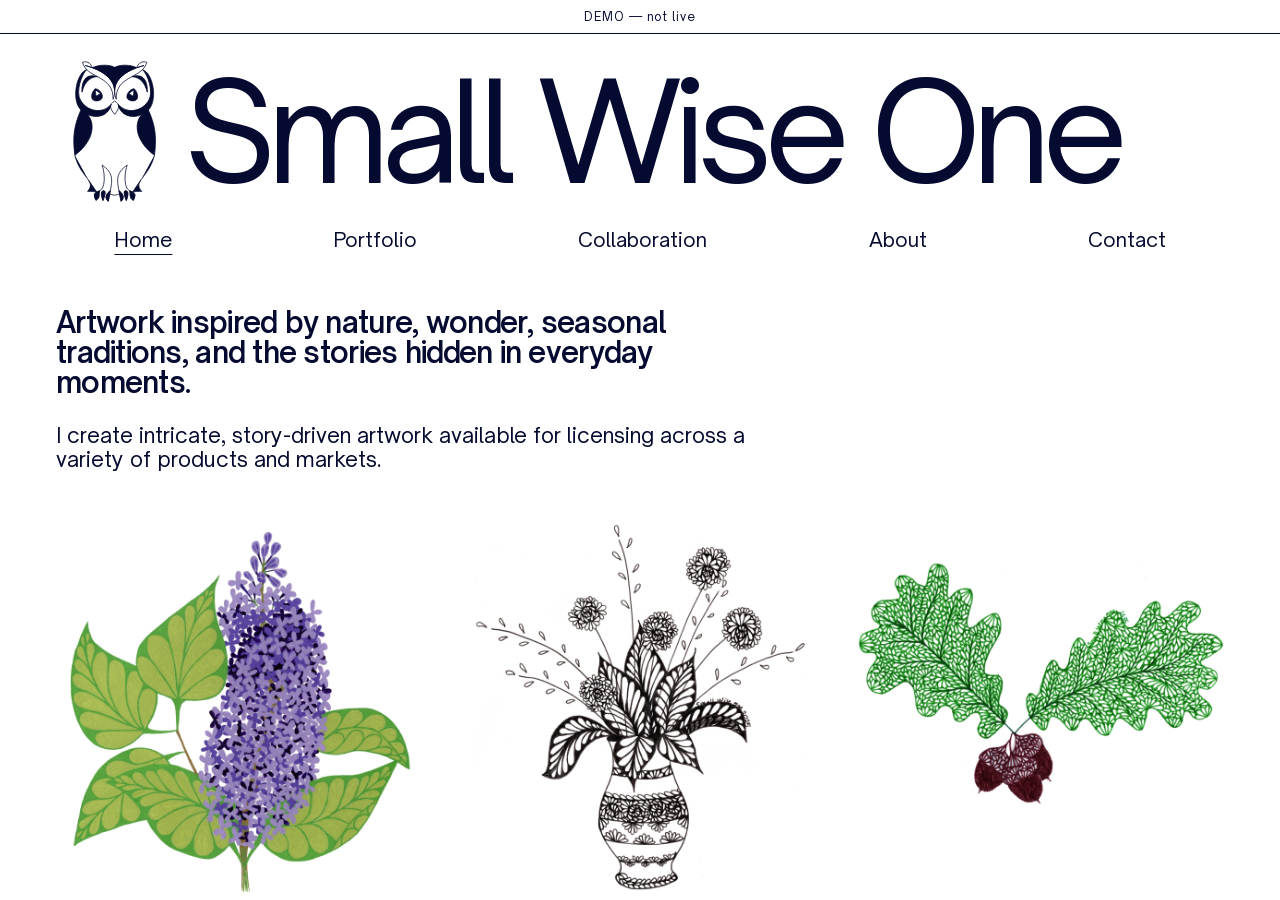
==== index.html @ 9d4bbd22 "First slice: scaffold + Home, About, Contact Static staging site for SmallWiseOneDesign/swo-demo cov" ====
<!doctype html>
<html lang="en">
<head>
<meta charset="utf-8">
<meta name="viewport" content="width=device-width, initial-scale=1">
<meta name="description" content="Story-driven artwork inspired by nature, seasonal traditions, and everyday wonder, available for licensing.">
<meta name="robots" content="noindex, nofollow">
<title>Artwork inspired by everyday wonder | Small Wise One Demo</title>
<link rel="icon" href="./assets/logo/owl.svg" type="image/svg+xml">
<link rel="stylesheet" href="./assets/site.css">
</head>
<body class="home">
<a class="skip-link" href="#main">Skip to content</a>
<div class="demo-banner">DEMO — not live</div>
<header class="site-header wrap">
<a class="brand" href="./" aria-label="Small Wise One home"><img src="./assets/logo/owl.svg" width="60" height="78" alt=""><span>Small Wise One</span></a>
<nav aria-label="Main navigation"><a href="./" aria-current="page">Home</a><a href="./portfolio/">Portfolio</a><a href="./collaboration/">Collaboration</a><a href="./about/">About</a><a href="./contact/">Contact</a></nav>
</header>
<main id="main" class="wrap">
<section class="home-intro" aria-labelledby="home-heading">
<h1 id="home-heading">Artwork inspired by nature, wonder, seasonal traditions, and the stories hidden in everyday moments.</h1>
<p>I create intricate, story-driven artwork available for licensing across a variety of products and markets.</p>
</section>
<section class="featured-grid" aria-label="Featured artwork">
<img src="./assets/images/featured-lilacs.jpg" alt="Intricate purple lilac blossoms with patterned green leaves" width="1600" height="1600">
<img src="./assets/images/featured-vase.jpg" alt="Decorative vase illustration filled with intricate hand-drawn patterns" width="1600" height="1600">
<img src="./assets/images/featured-oak.jpg" alt="Detailed botanical oak illustration" width="1600" height="1600">
</section></main>
</body>
</html>
---- assets/site.css ----
@font-face{font-family:'Open Sauce';src:url('./fonts/OpenSauceOne-Regular.ttf') format('truetype');font-style:normal;font-weight:400;font-display:swap}
@font-face{font-family:'Open Sauce';src:url('./fonts/OpenSauceOne-Medium.ttf') format('truetype');font-style:normal;font-weight:500;font-display:swap}
@font-face{font-family:'Open Sauce';src:url('./fonts/OpenSauceOne-SemiBold.ttf') format('truetype');font-style:normal;font-weight:600 900;font-display:swap}
@font-face{font-family:'Open Sauce';src:url('./fonts/OpenSauceOne-Italic.ttf') format('truetype');font-style:italic;font-weight:400;font-display:swap}
:root{font-family:'Open Sauce',Arial,sans-serif;color:#050a30;background:#ffffff;font-synthesis:none}
*{box-sizing:border-box}html,body,header,main,section,footer,.wrap,.demo-banner{background:#ffffff}body{margin:0;font-size:18px;line-height:1.45;min-height:100vh}a{color:inherit}img{max-width:100%;height:auto;display:block}h1,p{margin:0}h1{font-weight:500;letter-spacing:-.055em;line-height:1.04}p+p{margin-top:1.4em}.wrap{width:calc(100% - 112px);max-width:1200px;margin-inline:auto}.demo-banner{text-align:center;font-size:12px;letter-spacing:.08em;padding:8px 20px;border-bottom:1px solid #050a30}.skip-link{position:fixed;top:-100px;left:10px;padding:12px;background:#ffffff;z-index:5}.skip-link:focus{top:8px}a:focus-visible{outline:2px solid #050a30;outline-offset:6px}.site-header{padding-top:24px}.brand{display:flex;align-items:center;gap:4px;text-decoration:none;width:fit-content;letter-spacing:-.065em;font-size:36px;line-height:1}.brand img{width:34px;height:46px;object-fit:contain}.site-header nav{display:flex;justify-content:space-between;gap:24px;padding:15px 5% 26px;font-size:20px;line-height:1.3}.site-header nav a{text-decoration:none;position:relative;padding-block:4px}.site-header nav a:hover,.site-header nav a[aria-current]{text-decoration:underline;text-underline-offset:7px;text-decoration-thickness:1px}.home .site-header{padding-top:22px}.home .brand{width:100%;font-size:clamp(48px,10.6vw,148px);white-space:nowrap;gap:12px}.home .brand img{width:10%;height:auto;max-height:185px}.home .site-header nav{padding-top:15px}.home-intro{margin:24px 0 52px;max-width:720px}.home-intro h1{font-size:29px;font-weight:600;letter-spacing:-.025em;line-height:1.05;max-width:680px}.home-intro p{font-size:21px;line-height:1.15;margin-top:25px}.featured-grid{display:grid;grid-template-columns:repeat(3,1fr);gap:30px;margin-bottom:100px}.featured-grid img{width:100%;aspect-ratio:1;object-fit:contain}.about-heading{display:grid;grid-template-columns:1.3fr 1fr;gap:50px;align-items:start}.eyebrow{font-size:27px;font-style:italic;margin-bottom:14px}.about-heading h1{font-size:clamp(44px,6.7vw,88px);white-space:nowrap}.artist-role{font-size:27px;margin-top:24px}.portrait{width:100%;object-fit:cover}.about-story{display:grid;grid-template-columns:.85fr 1fr 1fr;gap:80px;align-items:start;margin-top:64px;margin-bottom:120px}.about-art{width:100%;max-width:240px;border-radius:50%;margin-top:-140px}.bio{font-size:16px;line-height:1.4}.contact-title{font-size:clamp(40px,6.7vw,84px);max-width:1100px;margin:0 0 50px}.contact-intro{display:grid;grid-template-columns:1.7fr 1fr;gap:80px;align-items:center}.contact-art{display:grid;grid-template-columns:repeat(3,1fr);gap:6px}.contact-art img{width:100%;aspect-ratio:1;object-fit:contain}.contact-intro p{font-size:16px;max-width:330px}.contact-links{list-style:none;display:grid;grid-template-columns:repeat(3,1fr);gap:25px;padding:0;margin:45px 0 100px}.contact-links a{display:flex;align-items:center;gap:12px;text-decoration:none;font-size:16px;overflow-wrap:anywhere}.contact-links a:hover{text-decoration:underline;text-underline-offset:4px}.contact-links img{width:24px;height:24px;object-fit:contain;flex-shrink:0}.placeholder{margin:50px 0 120px}.placeholder h1{font-size:64px}.placeholder p{margin:25px 0}
@media(min-width:1500px){.home .brand{font-size:148px}}
@media(max-width:1050px){.wrap{width:calc(100% - 64px)}.about-story{gap:40px}.about-art{margin-top:-80px}.contact-links{gap:16px}.contact-links a{font-size:14px}.contact-intro{gap:40px}.about-heading{gap:30px}.contact-title{font-size:6.7vw}}
@media(max-width:700px){body{font-size:16px}.wrap{width:calc(100% - 40px)}.site-header{padding-top:20px}.brand{font-size:30px}.brand img{width:28px;height:38px}.site-header nav{flex-wrap:wrap;justify-content:center;gap:10px 21px;font-size:14px;padding:22px 0 24px}.home .brand{font-size:clamp(28px,9.5vw,65px);gap:7px}.home .brand img{width:10%;min-width:30px}.home .site-header nav{padding-top:22px}.home-intro{margin:22px 0 32px}.home-intro h1{font-size:25px;line-height:1.15}.home-intro p{font-size:17px;line-height:1.4;margin-top:22px}.featured-grid{grid-template-columns:1fr;gap:25px;margin-bottom:50px}.featured-grid img{max-width:430px;margin:auto}.about-heading{grid-template-columns:1fr;gap:30px}.about-heading h1{font-size:clamp(40px,10.5vw,70px);white-space:normal}.eyebrow{font-size:23px}.artist-role{font-size:22px;margin-top:18px}.portrait{max-width:500px}.about-story{grid-template-columns:1fr;gap:28px;margin-top:36px;margin-bottom:60px}.about-art{margin:0 auto;width:170px}.bio{font-size:16px}.contact-title{font-size:clamp(36px,9vw,60px);margin-top:12px;margin-bottom:32px}.desktop-break{display:none}.contact-intro{grid-template-columns:1fr;gap:30px}.contact-intro p{max-width:100%;font-size:16px}.contact-links{grid-template-columns:1fr;gap:25px;margin:34px 0 65px}.contact-links a{font-size:16px}.placeholder{margin-top:30px}.placeholder h1{font-size:40px}}
@media(prefers-reduced-motion:no-preference){a{transition:text-decoration-color .15s ease}}
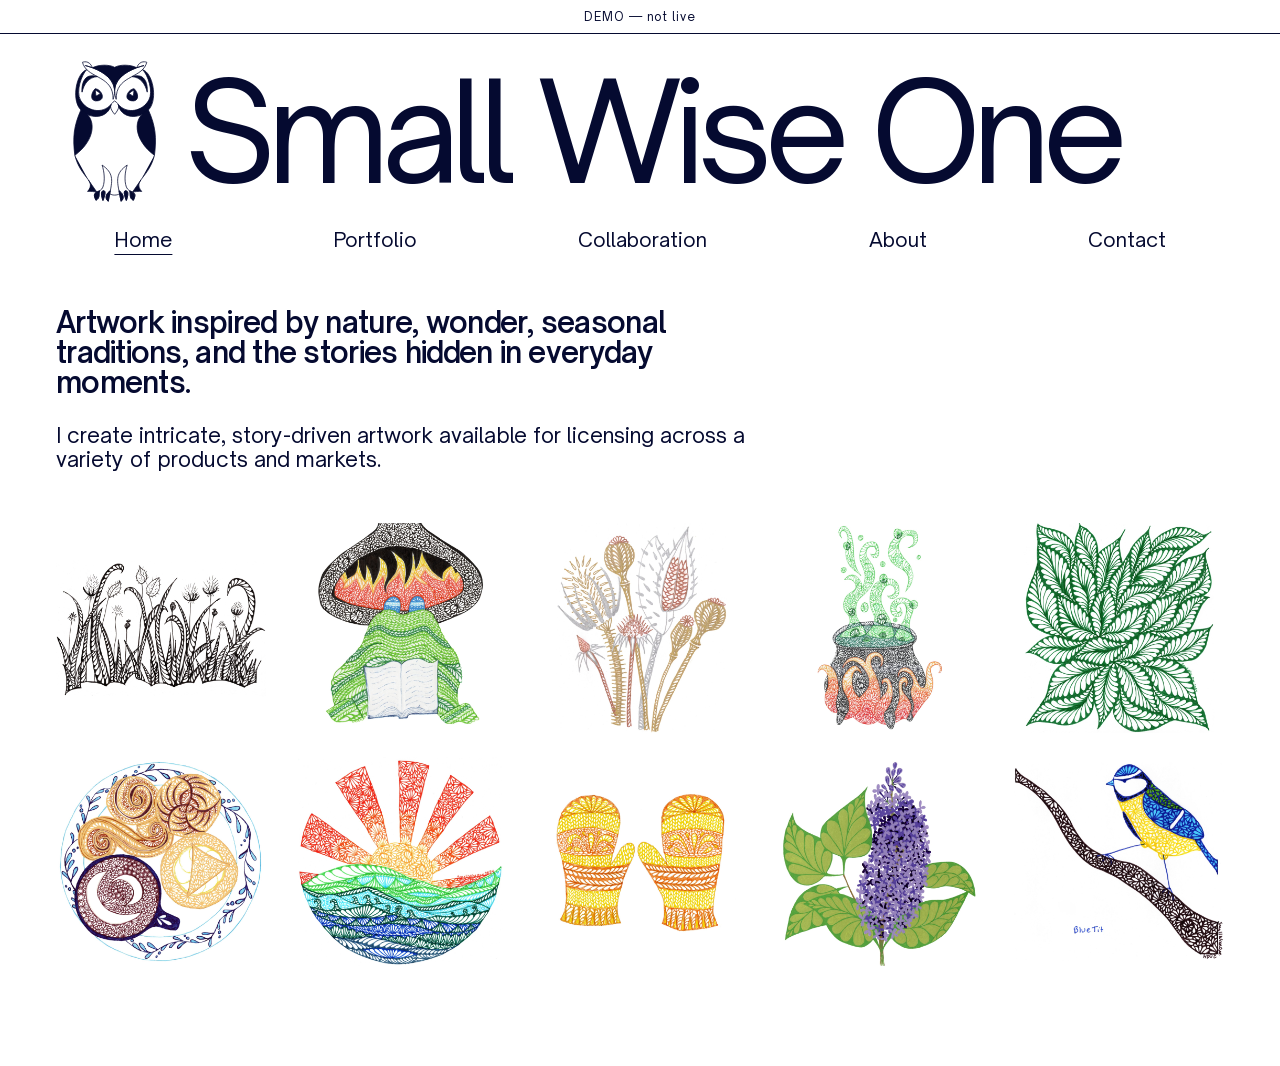
==== commit 8e131fe7: "Home: show the ten mockup artworks in a 5x2 grid (2 columns on mobile)" ====
--- a/index.html
+++ b/index.html
@@ -8,6 +8,13 @@
 <title>Artwork inspired by everyday wonder | Small Wise One Demo</title>
 <link rel="icon" href="./assets/logo/owl.svg" type="image/svg+xml">
 <link rel="stylesheet" href="./assets/site.css">
+<script type="text/javascript">
+    (function(c,l,a,r,i,t,y){
+        c[a]=c[a]||function(){(c[a].q=c[a].q||[]).push(arguments)};
+        t=l.createElement(r);t.async=1;t.src="https://www.clarity.ms/tag/"+i;
+        y=l.getElementsByTagName(r)[0];y.parentNode.insertBefore(t,y);
+    })(window, document, "clarity", "script", "p1ucc2kgen");
+</script>
 </head>
 <body class="home">
 <a class="skip-link" href="#main">Skip to content</a>
@@ -22,9 +29,17 @@
 <p>I create intricate, story-driven artwork available for licensing across a variety of products and markets.</p>
 </section>
 <section class="featured-grid" aria-label="Featured artwork">
-<img src="./assets/images/featured-lilacs.jpg" alt="Intricate purple lilac blossoms with patterned green leaves" width="1600" height="1600">
-<img src="./assets/images/featured-vase.jpg" alt="Decorative vase illustration filled with intricate hand-drawn patterns" width="1600" height="1600">
-<img src="./assets/images/featured-oak.jpg" alt="Detailed botanical oak illustration" width="1600" height="1600">
+<img src="./assets/images/portfolio/nature-botanical/02-wild-garden.jpg" alt="Wild garden" width="1600" height="1600">
+<img src="./assets/images/portfolio/winter/02-hygge.jpg" alt="Hygge" width="1600" height="1600">
+<img src="./assets/images/portfolio/winter/04-winter-stems.jpg" alt="Winter stems" width="1600" height="1600">
+<img src="./assets/images/portfolio/autumn/02-witches-brew.jpg" alt="Witches brew" width="1600" height="1600">
+<img src="./assets/images/portfolio/nature-botanical/03-abstract-leaves.jpg" alt="Abstract leaves" width="1600" height="1600">
+<img src="./assets/images/portfolio/everyday-wonder/01-fika-pastry-and-hot-chocolate.jpg" alt="Fika pastry and hot chocolate" width="1600" height="1600">
+<img src="./assets/images/portfolio/coastal-ocean/01-sun-and-ocean.jpg" alt="Sun and ocean" width="1600" height="1600">
+<img src="./assets/images/portfolio/winter/01-mittens.jpg" alt="Mittens" width="1600" height="1600">
+<img src="./assets/images/portfolio/nature-botanical/01-lilacs.jpg" alt="Lilacs" width="1600" height="1600">
+<img src="./assets/images/portfolio/animals/01-blue-tit.jpg" alt="Blue tit" width="1600" height="1600">
 </section></main>
+<script src="./assets/prefetch-portfolio.js" defer></script>
 </body>
 </html>
--- a/assets/site.css
+++ b/assets/site.css
@@ -3,8 +3,17 @@
 @font-face{font-family:'Open Sauce';src:url('./fonts/OpenSauceOne-SemiBold.ttf') format('truetype');font-style:normal;font-weight:600 900;font-display:swap}
 @font-face{font-family:'Open Sauce';src:url('./fonts/OpenSauceOne-Italic.ttf') format('truetype');font-style:italic;font-weight:400;font-display:swap}
 :root{font-family:'Open Sauce',Arial,sans-serif;color:#050a30;background:#ffffff;font-synthesis:none}
-*{box-sizing:border-box}html,body,header,main,section,footer,.wrap,.demo-banner{background:#ffffff}body{margin:0;font-size:18px;line-height:1.45;min-height:100vh}a{color:inherit}img{max-width:100%;height:auto;display:block}h1,p{margin:0}h1{font-weight:500;letter-spacing:-.055em;line-height:1.04}p+p{margin-top:1.4em}.wrap{width:calc(100% - 112px);max-width:1200px;margin-inline:auto}.demo-banner{text-align:center;font-size:12px;letter-spacing:.08em;padding:8px 20px;border-bottom:1px solid #050a30}.skip-link{position:fixed;top:-100px;left:10px;padding:12px;background:#ffffff;z-index:5}.skip-link:focus{top:8px}a:focus-visible{outline:2px solid #050a30;outline-offset:6px}.site-header{padding-top:24px}.brand{display:flex;align-items:center;gap:4px;text-decoration:none;width:fit-content;letter-spacing:-.065em;font-size:36px;line-height:1}.brand img{width:34px;height:46px;object-fit:contain}.site-header nav{display:flex;justify-content:space-between;gap:24px;padding:15px 5% 26px;font-size:20px;line-height:1.3}.site-header nav a{text-decoration:none;position:relative;padding-block:4px}.site-header nav a:hover,.site-header nav a[aria-current]{text-decoration:underline;text-underline-offset:7px;text-decoration-thickness:1px}.home .site-header{padding-top:22px}.home .brand{width:100%;font-size:clamp(48px,10.6vw,148px);white-space:nowrap;gap:12px}.home .brand img{width:10%;height:auto;max-height:185px}.home .site-header nav{padding-top:15px}.home-intro{margin:24px 0 52px;max-width:720px}.home-intro h1{font-size:29px;font-weight:600;letter-spacing:-.025em;line-height:1.05;max-width:680px}.home-intro p{font-size:21px;line-height:1.15;margin-top:25px}.featured-grid{display:grid;grid-template-columns:repeat(3,1fr);gap:30px;margin-bottom:100px}.featured-grid img{width:100%;aspect-ratio:1;object-fit:contain}.about-heading{display:grid;grid-template-columns:1.3fr 1fr;gap:50px;align-items:start}.eyebrow{font-size:27px;font-style:italic;margin-bottom:14px}.about-heading h1{font-size:clamp(44px,6.7vw,88px);white-space:nowrap}.artist-role{font-size:27px;margin-top:24px}.portrait{width:100%;object-fit:cover}.about-story{display:grid;grid-template-columns:.85fr 1fr 1fr;gap:80px;align-items:start;margin-top:64px;margin-bottom:120px}.about-art{width:100%;max-width:240px;border-radius:50%;margin-top:-140px}.bio{font-size:16px;line-height:1.4}.contact-title{font-size:clamp(40px,6.7vw,84px);max-width:1100px;margin:0 0 50px}.contact-intro{display:grid;grid-template-columns:1.7fr 1fr;gap:80px;align-items:center}.contact-art{display:grid;grid-template-columns:repeat(3,1fr);gap:6px}.contact-art img{width:100%;aspect-ratio:1;object-fit:contain}.contact-intro p{font-size:16px;max-width:330px}.contact-links{list-style:none;display:grid;grid-template-columns:repeat(3,1fr);gap:25px;padding:0;margin:45px 0 100px}.contact-links a{display:flex;align-items:center;gap:12px;text-decoration:none;font-size:16px;overflow-wrap:anywhere}.contact-links a:hover{text-decoration:underline;text-underline-offset:4px}.contact-links img{width:24px;height:24px;object-fit:contain;flex-shrink:0}.placeholder{margin:50px 0 120px}.placeholder h1{font-size:64px}.placeholder p{margin:25px 0}
+*{box-sizing:border-box}html,body,header,main,section,footer,.wrap,.demo-banner{background:#ffffff}body{margin:0;font-size:18px;line-height:1.45;min-height:100vh}a{color:inherit}img{max-width:100%;height:auto;display:block}h1,p{margin:0}h1{font-weight:500;letter-spacing:-.055em;line-height:1.04}p+p{margin-top:1.4em}.wrap{width:calc(100% - 112px);max-width:1200px;margin-inline:auto}.demo-banner{text-align:center;font-size:12px;letter-spacing:.08em;padding:8px 20px;border-bottom:1px solid #050a30}.skip-link{position:fixed;top:-100px;left:10px;padding:12px;background:#ffffff;z-index:5}.skip-link:focus{top:8px}a:focus-visible{outline:2px solid #050a30;outline-offset:6px}.site-header{padding-top:24px}.brand{display:flex;align-items:center;gap:4px;text-decoration:none;width:fit-content;letter-spacing:-.065em;font-size:36px;line-height:1}.brand img{width:34px;height:46px;object-fit:contain}.site-header nav{display:flex;justify-content:space-between;gap:24px;padding:15px 5% 26px;font-size:20px;line-height:1.3}.site-header nav a{text-decoration:none;position:relative;padding-block:4px}.site-header nav a:hover,.site-header nav a[aria-current]{text-decoration:underline;text-underline-offset:7px;text-decoration-thickness:1px}.home .site-header{padding-top:22px}.home .brand{width:100%;font-size:clamp(48px,10.6vw,148px);white-space:nowrap;gap:12px}.home .brand img{width:10%;height:auto;max-height:185px}.home .site-header nav{padding-top:15px}.home-intro{margin:24px 0 52px;max-width:720px}.home-intro h1{font-size:29px;font-weight:600;letter-spacing:-.025em;line-height:1.05;max-width:680px}.home-intro p{font-size:21px;line-height:1.15;margin-top:25px}.featured-grid{display:grid;grid-template-columns:repeat(5,1fr);gap:24px 30px;margin-bottom:100px}.featured-grid img{width:100%;aspect-ratio:1;object-fit:contain}.about-heading{display:grid;grid-template-columns:1.3fr 1fr;gap:50px;align-items:start}.eyebrow{font-size:27px;font-style:italic;margin-bottom:14px}.about-heading h1{font-size:clamp(44px,6.7vw,88px);white-space:nowrap}.artist-role{font-size:27px;margin-top:24px}.portrait{width:100%;object-fit:cover}.about-story{display:grid;grid-template-columns:.85fr 1fr 1fr;gap:80px;align-items:start;margin-top:64px;margin-bottom:120px}.about-art{width:100%;max-width:240px;border-radius:50%;margin-top:-140px}.bio{font-size:16px;line-height:1.4}.contact-title{font-size:clamp(40px,6.7vw,84px);max-width:1100px;margin:0 0 50px}.contact-intro{display:grid;grid-template-columns:1.7fr 1fr;gap:80px;align-items:center}.contact-art{display:grid;grid-template-columns:repeat(3,1fr);gap:6px}.contact-art img{width:100%;aspect-ratio:1;object-fit:contain}.contact-intro p{font-size:16px;max-width:330px}.contact-links{list-style:none;display:grid;grid-template-columns:repeat(3,1fr);gap:25px;padding:0;margin:45px 0 100px}.contact-links a{display:flex;align-items:center;gap:12px;text-decoration:none;font-size:16px;overflow-wrap:anywhere}.contact-links a:hover{text-decoration:underline;text-underline-offset:4px}.contact-links img{width:24px;height:24px;object-fit:contain;flex-shrink:0}.placeholder{margin:50px 0 120px}.placeholder h1{font-size:64px}.placeholder p{margin:25px 0}
 @media(min-width:1500px){.home .brand{font-size:148px}}
 @media(max-width:1050px){.wrap{width:calc(100% - 64px)}.about-story{gap:40px}.about-art{margin-top:-80px}.contact-links{gap:16px}.contact-links a{font-size:14px}.contact-intro{gap:40px}.about-heading{gap:30px}.contact-title{font-size:6.7vw}}
-@media(max-width:700px){body{font-size:16px}.wrap{width:calc(100% - 40px)}.site-header{padding-top:20px}.brand{font-size:30px}.brand img{width:28px;height:38px}.site-header nav{flex-wrap:wrap;justify-content:center;gap:10px 21px;font-size:14px;padding:22px 0 24px}.home .brand{font-size:clamp(28px,9.5vw,65px);gap:7px}.home .brand img{width:10%;min-width:30px}.home .site-header nav{padding-top:22px}.home-intro{margin:22px 0 32px}.home-intro h1{font-size:25px;line-height:1.15}.home-intro p{font-size:17px;line-height:1.4;margin-top:22px}.featured-grid{grid-template-columns:1fr;gap:25px;margin-bottom:50px}.featured-grid img{max-width:430px;margin:auto}.about-heading{grid-template-columns:1fr;gap:30px}.about-heading h1{font-size:clamp(40px,10.5vw,70px);white-space:normal}.eyebrow{font-size:23px}.artist-role{font-size:22px;margin-top:18px}.portrait{max-width:500px}.about-story{grid-template-columns:1fr;gap:28px;margin-top:36px;margin-bottom:60px}.about-art{margin:0 auto;width:170px}.bio{font-size:16px}.contact-title{font-size:clamp(36px,9vw,60px);margin-top:12px;margin-bottom:32px}.desktop-break{display:none}.contact-intro{grid-template-columns:1fr;gap:30px}.contact-intro p{max-width:100%;font-size:16px}.contact-links{grid-template-columns:1fr;gap:25px;margin:34px 0 65px}.contact-links a{font-size:16px}.placeholder{margin-top:30px}.placeholder h1{font-size:40px}}
+@media(max-width:700px){body{font-size:16px}.wrap{width:calc(100% - 40px)}.site-header{padding-top:20px}.brand{font-size:30px}.brand img{width:28px;height:38px}.site-header nav{flex-wrap:wrap;justify-content:center;gap:10px 21px;font-size:14px;padding:22px 0 24px}.home .brand{font-size:clamp(28px,9.5vw,65px);gap:7px}.home .brand img{width:10%;min-width:30px}.home .site-header nav{padding-top:22px}.home-intro{margin:22px 0 32px}.home-intro h1{font-size:25px;line-height:1.15}.home-intro p{font-size:17px;line-height:1.4;margin-top:22px}.featured-grid{grid-template-columns:repeat(2,1fr);gap:18px;margin-bottom:50px}.featured-grid img{max-width:430px;margin:auto}.about-heading{grid-template-columns:1fr;gap:30px}.about-heading h1{font-size:clamp(40px,10.5vw,70px);white-space:normal}.eyebrow{font-size:23px}.artist-role{font-size:22px;margin-top:18px}.portrait{max-width:500px}.about-story{grid-template-columns:1fr;gap:28px;margin-top:36px;margin-bottom:60px}.about-art{margin:0 auto;width:170px}.bio{font-size:16px}.contact-title{font-size:clamp(36px,9vw,60px);margin-top:12px;margin-bottom:32px}.desktop-break{display:none}.contact-intro{grid-template-columns:1fr;gap:30px}.contact-intro p{max-width:100%;font-size:16px}.contact-links{grid-template-columns:1fr;gap:25px;margin:34px 0 65px}.contact-links a{font-size:16px}.placeholder{margin-top:30px}.placeholder h1{font-size:40px}}
 @media(prefers-reduced-motion:no-preference){a{transition:text-decoration-color .15s ease}}
+/* Portfolio: collection order follows the supplied portfolio mockup. */
+.portfolio-main{padding-top:8px;padding-bottom:100px}.portfolio-heading{display:grid;grid-template-columns:1.35fr 1fr;gap:60px;margin-bottom:55px}.portfolio-heading h1{font-size:clamp(52px,6.5vw,84px)}.portfolio-intro{font-size:16px;line-height:1.4;max-width:430px;padding-top:8px}.portfolio-layout{display:grid;grid-template-columns:minmax(0,1fr) 190px;gap:35px;align-items:start}.category-nav{grid-column:2;grid-row:1;display:flex;flex-direction:column;font-size:16px;line-height:1.5;padding-top:1px}.category-nav a{text-decoration:none}.category-nav a:hover{text-decoration:underline;text-underline-offset:3px}.collections{grid-column:1;grid-row:1;min-width:0}.collection{scroll-margin-top:24px;margin-bottom:34px}.collection h2{font-size:17px;line-height:1.4;font-weight:500;margin:0 0 12px}.gallery-grid{display:grid;grid-template-columns:repeat(5,minmax(0,1fr));gap:14px}.gallery-item{display:block}.gallery-item img{width:100%;aspect-ratio:1;object-fit:contain}.gallery-item:hover{outline:1px solid #050a30;outline-offset:3px}.gallery-item:focus-visible,button:focus-visible{outline:2px solid #050a30;outline-offset:5px}
+/* Native dialog supplies inert background and a keyboard focus trap. */
+.lightbox{color:#050a30;background:#ffffff;border:0;padding:18px;width:min(1000px,94vw);max-width:94vw;max-height:94dvh;overflow:auto}.lightbox::backdrop{background:rgba(5,10,48,.76)}.lightbox-controls{display:flex;justify-content:space-between;gap:12px;align-items:center;margin-bottom:12px}.lightbox button{font:inherit;font-size:15px;color:#050a30;background:#ffffff;border:1px solid #050a30;padding:9px 12px;cursor:pointer;min-height:44px}.lightbox figure{margin:0}.lightbox-image{width:100%;height:min(70dvh,760px);object-fit:contain}.lightbox figcaption{text-align:center;font-size:15px;padding-top:12px}.lightbox-open{overflow:hidden}
+/* Collaboration: rabbit and large left headline balance five service blurbs. */
+.collaboration-main{padding-top:45px;padding-bottom:110px}.collaboration-layout{display:grid;grid-template-columns:minmax(0,1.65fr) minmax(0,1fr);gap:70px;align-items:start}.collaboration-intro{position:relative;padding-top:145px}.collaboration-rabbit{position:absolute;right:0;top:0;width:180px;height:190px;object-fit:contain}.collaboration-intro h1{font-size:clamp(48px,6.3vw,83px);line-height:1.1;letter-spacing:-.065em}.collaboration-intro h1 span{display:block;text-align:right;white-space:nowrap;margin-top:4px}.collaboration-intro p{font-size:21px;line-height:1.4;margin:42px 0 0 15%;max-width:470px}.collaboration-services h2{font-size:25px;font-weight:400;line-height:1.2;letter-spacing:-.025em;margin:0 0 5px}.collaboration-services p{font-size:16px;line-height:1.35}.collaboration-services section+section{margin-top:17px}.collaboration-art{display:grid;grid-template-columns:repeat(5,minmax(0,1fr));gap:20px;margin:50px -20px 0}.collaboration-art img{width:100%;aspect-ratio:1;object-fit:contain}
+@media(max-width:1050px){.portfolio-layout{grid-template-columns:minmax(0,1fr) 155px;gap:25px}.category-nav{font-size:14px}.gallery-grid{gap:10px}.collaboration-layout{gap:40px;grid-template-columns:minmax(0,1.6fr) minmax(0,1fr)}.collaboration-intro h1{font-size:6.1vw}.collaboration-rabbit{width:150px;height:170px}.collaboration-intro p{font-size:18px;margin-left:10%}.collaboration-services h2{font-size:22px}.collaboration-services p{font-size:15px}}
+@media(max-width:700px){.portfolio-main{padding-top:14px;padding-bottom:40px}.portfolio-heading{grid-template-columns:1fr;gap:25px;margin-bottom:28px}.portfolio-heading h1{font-size:52px}.portfolio-intro{font-size:16px;padding-top:0}.portfolio-layout{display:flex;flex-direction:column;gap:30px}.category-nav{display:flex;flex-flow:row wrap;gap:10px 20px;font-size:14px}.category-nav a{text-decoration:underline;text-underline-offset:3px}.collections{width:100%}.collection{margin-bottom:30px}.collection h2{font-size:17px}.gallery-grid{grid-template-columns:repeat(3,minmax(0,1fr));gap:12px}.collaboration-main{padding-top:15px;padding-bottom:60px}.collaboration-layout{grid-template-columns:1fr;gap:40px}.collaboration-intro{padding-top:120px}.collaboration-rabbit{width:130px;height:140px;top:-10px;right:0}.collaboration-intro h1{font-size:clamp(36px,9vw,62px)}.collaboration-intro p{font-size:17px;margin:28px 0 0;max-width:100%}.collaboration-services h2{font-size:23px}.collaboration-services p{font-size:16px}.collaboration-services section+section{margin-top:24px}.collaboration-art{grid-template-columns:repeat(2,minmax(0,1fr));gap:18px;margin:35px 0 0}.collaboration-art img:last-child{grid-column:1 / -1;max-width:170px;justify-self:center}.lightbox{padding:12px}.lightbox button{font-size:13px;padding:8px}.lightbox-image{height:65dvh}}
+@media(min-width:701px){#animals .gallery-grid,#celebrations .gallery-grid{grid-template-columns:repeat(4,minmax(0,1fr));width:calc(80% - 3px)}#autumn .gallery-grid,#winter .gallery-grid{grid-template-columns:repeat(3,minmax(0,1fr));width:calc(60% - 6px)}}
